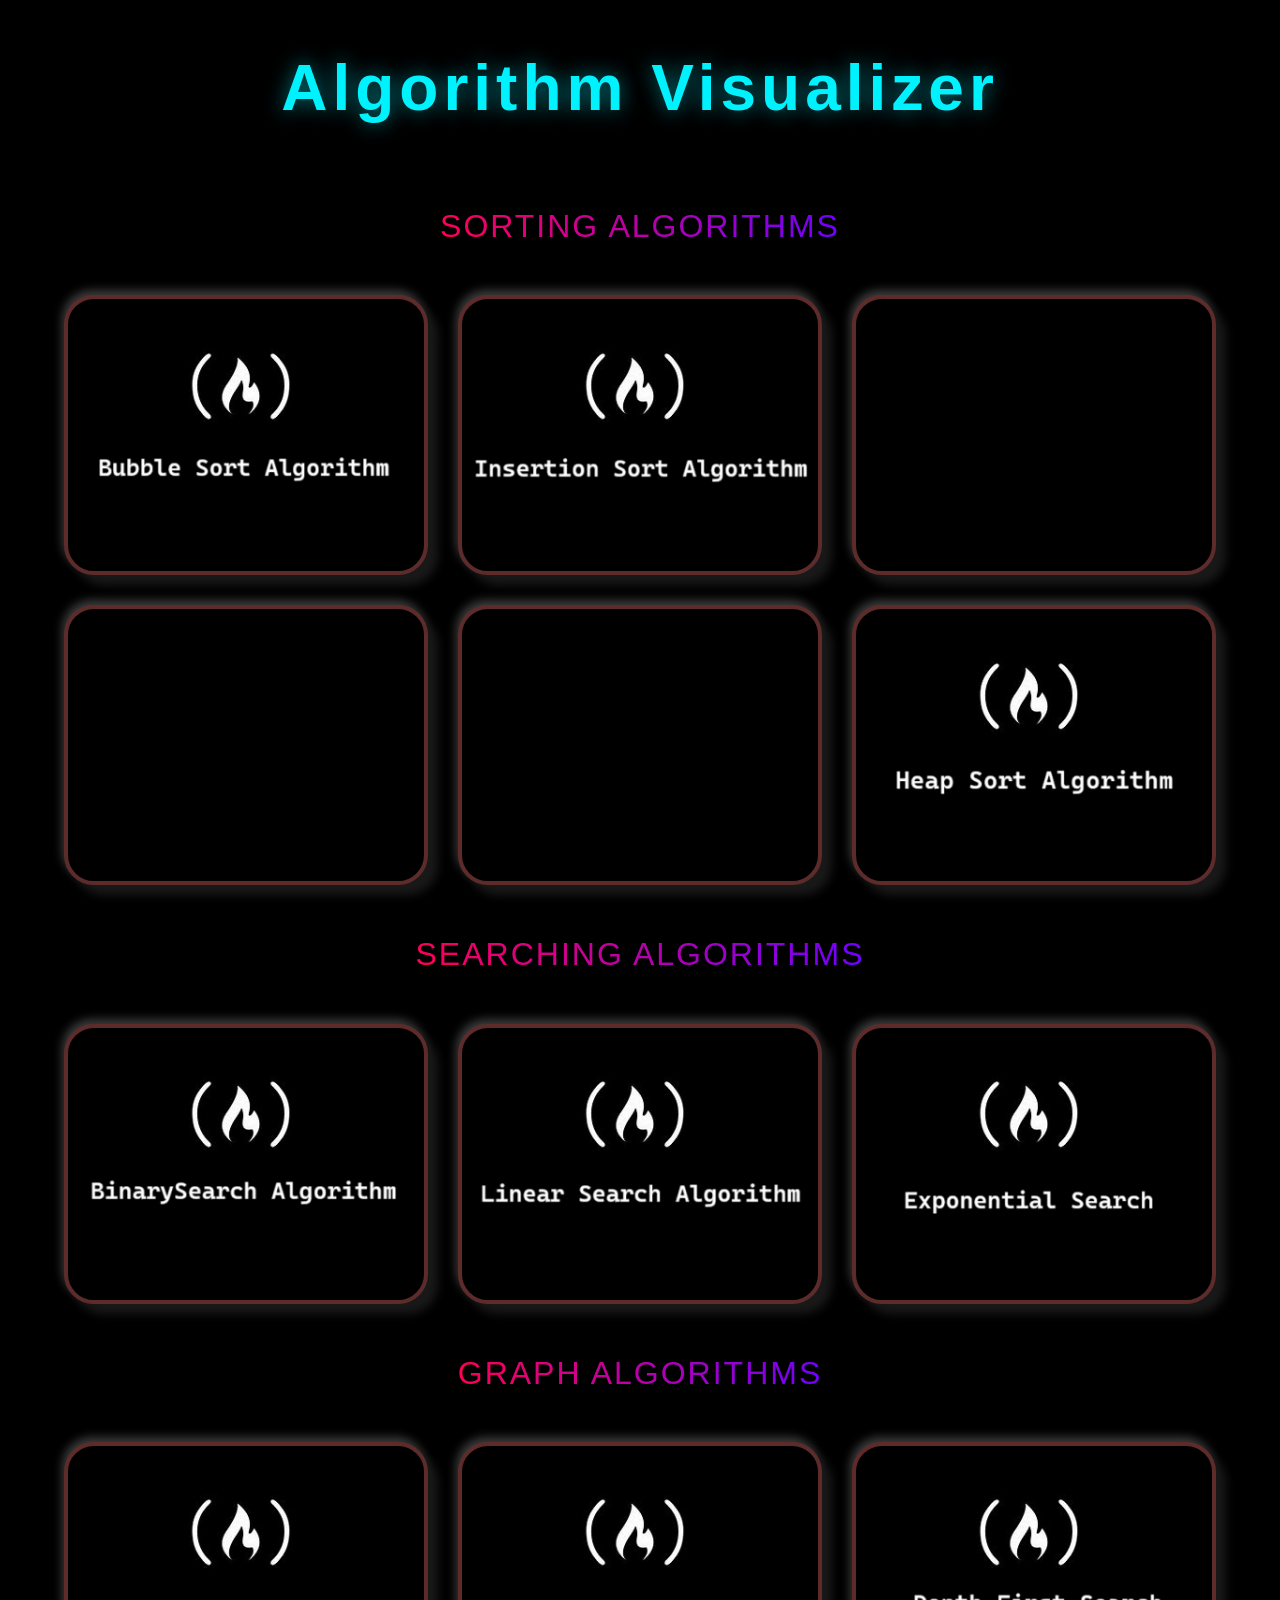
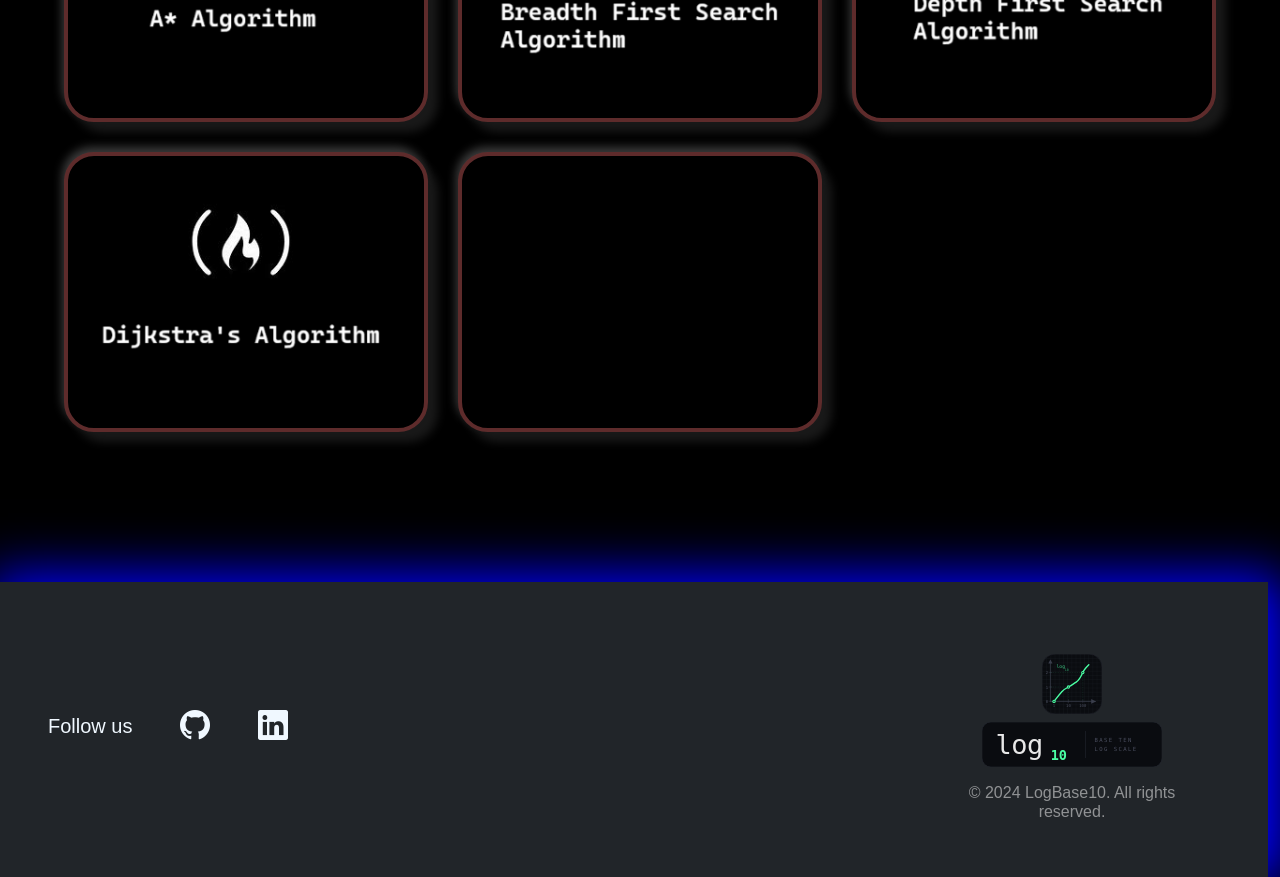
==== index.html @ e7329808 "ui update" ====
<!DOCTYPE html>
<html lang="en">

<head>
  <meta charset="UTF-8">
  <meta name="viewport" content="width=device-width, initial-scale=1.0">
  <title>LogBase10</title>
  <link rel="icon" type="image/png" href="./assests/logbase10-icon-dark.png">
  <link rel="stylesheet" href="https://cdn.jsdelivr.net/npm/bootstrap-icons@1.11.3/font/bootstrap-icons.min.css">
  <link href="https://cdn.jsdelivr.net/npm/bootstrap@5.3.3/dist/css/bootstrap.min.css" rel="stylesheet"
    integrity="sha384-QWTKZyjpPEjISv5WaRU9OFeRpok6YctnYmDr5pNlyT2bRjXh0JMhjY6hW+ALEwIH" crossorigin="anonymous">
  <link rel="stylesheet" href="./CSS/style.css">
</head>

<body style="background-color: black;">

  <div class="wrapper">

    <section class="Middle">
      <h1 class="main-title">Algorithm Visualizer</h1>

      <div class="category-wrapper">
        <h2 class="category-title">Sorting Algorithms</h2>
        <div class="card-container" id="sorting-container"></div>
      </div>

      <div class="category-wrapper">
        <h2 class="category-title">Searching Algorithms</h2>
        <div class="card-container" id="searching-container"></div>
      </div>

      <div class="category-wrapper">
        <h2 class="category-title">Graph Algorithms</h2>
        <div class="card-container" id="graphs-container"></div>
      </div>

    </section>

    <section class="footer container-fluid bg-dark row  footer_border_box p-5"
      style="margin-top:100px; width:100vw; min-height:20vh; display:flex; flex-wrap:wrap; justify-content:space-between;">

      <div class="col-lg-3 col-md-3 col-sm-6 col-xs-12 d-flex  align-items-center gap-5">
        <h2 class="local_footer_tag_text">Follow us</h2>
        <a class="mb-2" href="https://github.com/creepJxvedant"><i class="bi bi-github local_footer_logos"></i></a>
        <a class="mb-2" href="https://www.linkedin.com/in/vedantverma7890/"><i
            class="bi bi-linkedin local_footer_logos"></i></a>
      </div>
      <div class="col-lg-3 col-md-3 col-sm-6 col-xs-12 d-flex flex-column align-items-center mt-4">
        <img src="./assests/logbase10-icon-dark.svg" alt="LogBase10 Icon" width="60px" class="mb-2">
        <img src="./assests/logbase10-wordmark.svg" alt="LogBase10 Logo" width="180px">
        <h6 class="mt-3" style="text-align: center; color: rgba(255, 255, 255, 0.5);">© 2024 LogBase10. All rights
          reserved. </h6>
      </div>
    </section>


  </div>


  <script src="https://cdn.jsdelivr.net/npm/bootstrap@5.3.3/dist/js/bootstrap.bundle.min.js"
    integrity="sha384-YvpcrYf0tY3lHB60NNkmXc5s9fDVZLESaAA55NDzOxhy9GkcIdslK1eN7N6jIeHz"
    crossorigin="anonymous"></script>
  <script src="script.js"></script>
</body>

</html>
---- CSS/style.css ----
@font-face {
  font-family: Customfamily;
  src: url("./assets/Orbitron-Medium.ttf");
}


.local_large_navbar {
  font-weight: 600;
  font-size: 20px;
  display: flex;
}

.local_large_navbar:hover {
  color: crimson !important;
}

.local-top-logo {
  font-family: Customfamily, sans-serif;
  font-size: 1.2em;
  font-weight: 500;
  color: crimson;
}

body {
  font-family: Arial, sans-serif;
  background-color: #f4f4f9;
  text-align: center;
  margin: 0;
  padding: 0px;
}

.custom-icon {
  width: 200pt;
  height: 30pt;
  fill: none;
  stroke: #000000;
  stroke-width: 1.5;
  stroke-linecap: round;
  stroke-linejoin: round;
  animation: carve 8s linear forwards;
}

@keyframes carve {
  0% {
    filter: blur(10px);
    stroke-dasharray: 10;
  }

  20% {
    filter: blur(0);
  }

  100% {
    fill: #000000;
    stroke-dasharray: 350;
  }
}

h1 {
  color: #333;
}

.Middle .card-container {
  display: grid;
  place-content: center;
  position: relative;
  min-height: 200px;
  width: 90%;
  color: blue;
}

.category-wrapper {
  width: 100%;
  display: flex;
  flex-direction: column;
  align-items: center;
  margin-bottom: 50px;
}

.category-title {
  color: #fff;
  font-family: Customfamily, sans-serif;
  font-size: 2rem;
  margin-bottom: 30px;
  text-transform: uppercase;
  letter-spacing: 2px;
  background: linear-gradient(to right, #ff0055, #7000ff);
  -webkit-background-clip: text;
  background-clip: text;
  -webkit-text-fill-color: transparent;
  width: fit-content;
}

.card-container {
  background-color: transparent;
  padding-top: 20px;
  display: grid;
  grid-template-columns: repeat(auto-fit, minmax(280px, 1fr));
  grid-auto-rows: 280px;
  gap: 30px;
  width: 100%;
  max-width: 1200px;
}

.card {
  border-radius: 30px;
  box-shadow:
    10px 10px 10px rgb(25, 25, 25),
    -2px -5px 10px rgb(60, 60, 60);
  overflow: hidden;
  padding: 0;
  margin: 0;
  align-items: center;
  justify-content: center;
  border: 4px solid red;
  background-color: #000000;
  position: relative;
  width: 100%;
  height: auto;
  background-size: contain;
  background-position: center;
  background-repeat: no-repeat;
  transition: scale 0.3s ease;
  filter: grayscale(0.8);
  cursor: pointer;
}

.card:hover {
  filter: grayscale(0);
  scale: 1.05;
}

h3 {
  font-size: 20px;
  margin: 0;
}

.Middle {
  min-height: 100vh;
  display: grid;
  place-items: center;
}

.Middle h1.main-title {
  color: #00f2ff;
  font-family: Customfamily, sans-serif;
  font-size: 4rem;
  font-weight: 900;
  margin-top: 50px;
  margin-bottom: 80px;
  text-align: center;
  text-shadow: 0 0 20px rgba(0, 242, 255, 0.5);
  letter-spacing: 5px;
}

.footer {
  width: 100vw;
  min-height: 10vh;
}

.wrapper {
  overflow: hidden;
}

.local_footer_text {
  font-size: 25px;
  font-weight: 500;
  font-family: Verdana;
}

.local_footer_logos {
  font-size: 30px;
  width: 24px;
  height: 24px;
  color: aliceblue;
  fill: aliceblue;
}

.local_footer_logos:hover {
  color: rgb(110, 168, 254);
  fill: rgb(110, 168, 254);
}

.local_footer_tag_text {
  color: aliceblue;
  font-size: 20px;
}

.footer_border_box {
  min-height: 40vh;
  box-shadow: blue 10px 0px 50px 8px;
}
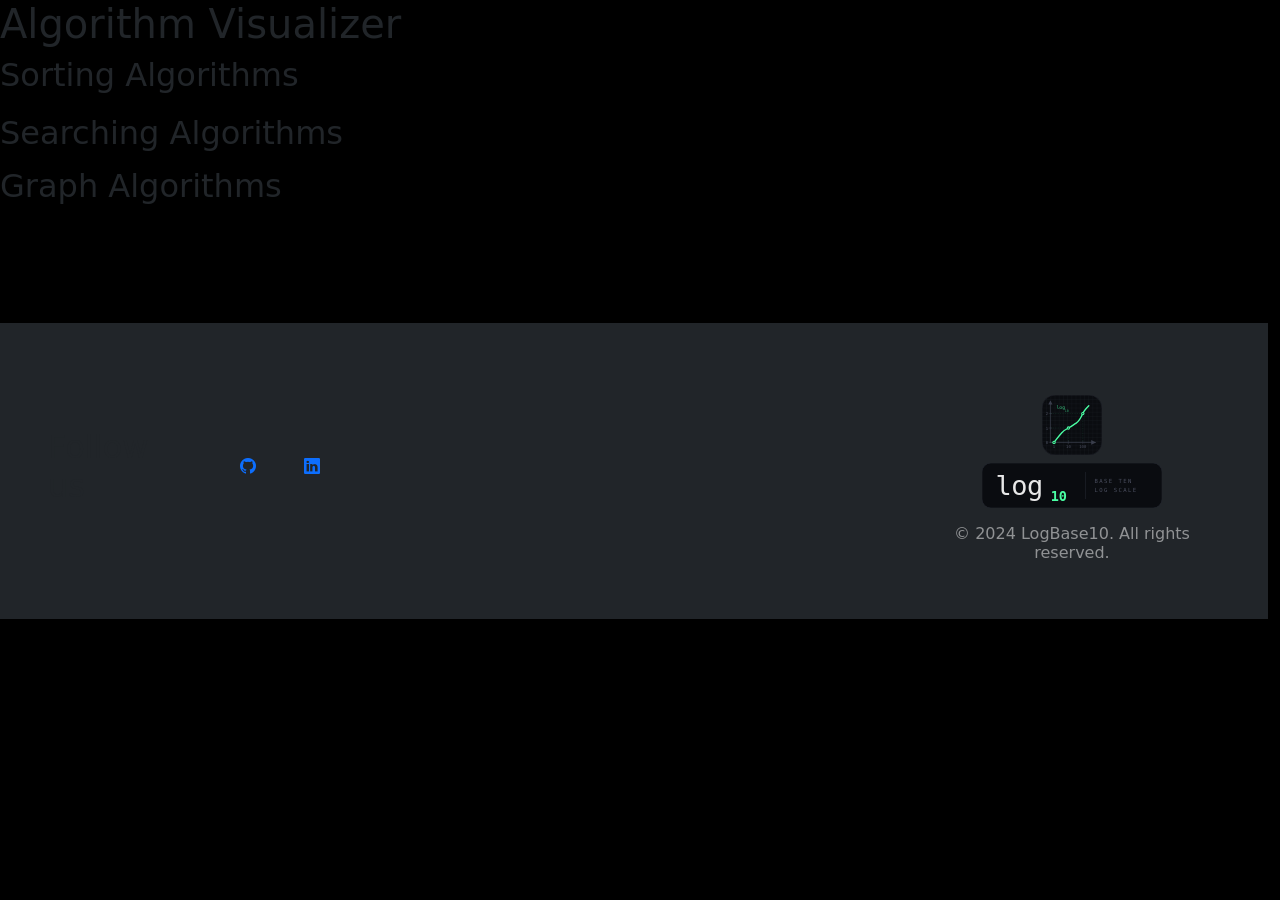
==== commit ed6d648a: "renaming" ====
--- a/index.html
+++ b/index.html
@@ -9,7 +9,7 @@
   <link rel="stylesheet" href="https://cdn.jsdelivr.net/npm/bootstrap-icons@1.11.3/font/bootstrap-icons.min.css">
   <link href="https://cdn.jsdelivr.net/npm/bootstrap@5.3.3/dist/css/bootstrap.min.css" rel="stylesheet"
     integrity="sha384-QWTKZyjpPEjISv5WaRU9OFeRpok6YctnYmDr5pNlyT2bRjXh0JMhjY6hW+ALEwIH" crossorigin="anonymous">
-  <link rel="stylesheet" href="./CSS/style.css">
+  <link rel="stylesheet" href="./css/style.css">
 </head>
 
 <body style="background-color: black;">
@@ -63,4 +63,4 @@
   <script src="script.js"></script>
 </body>
 
-</html>+</html>
